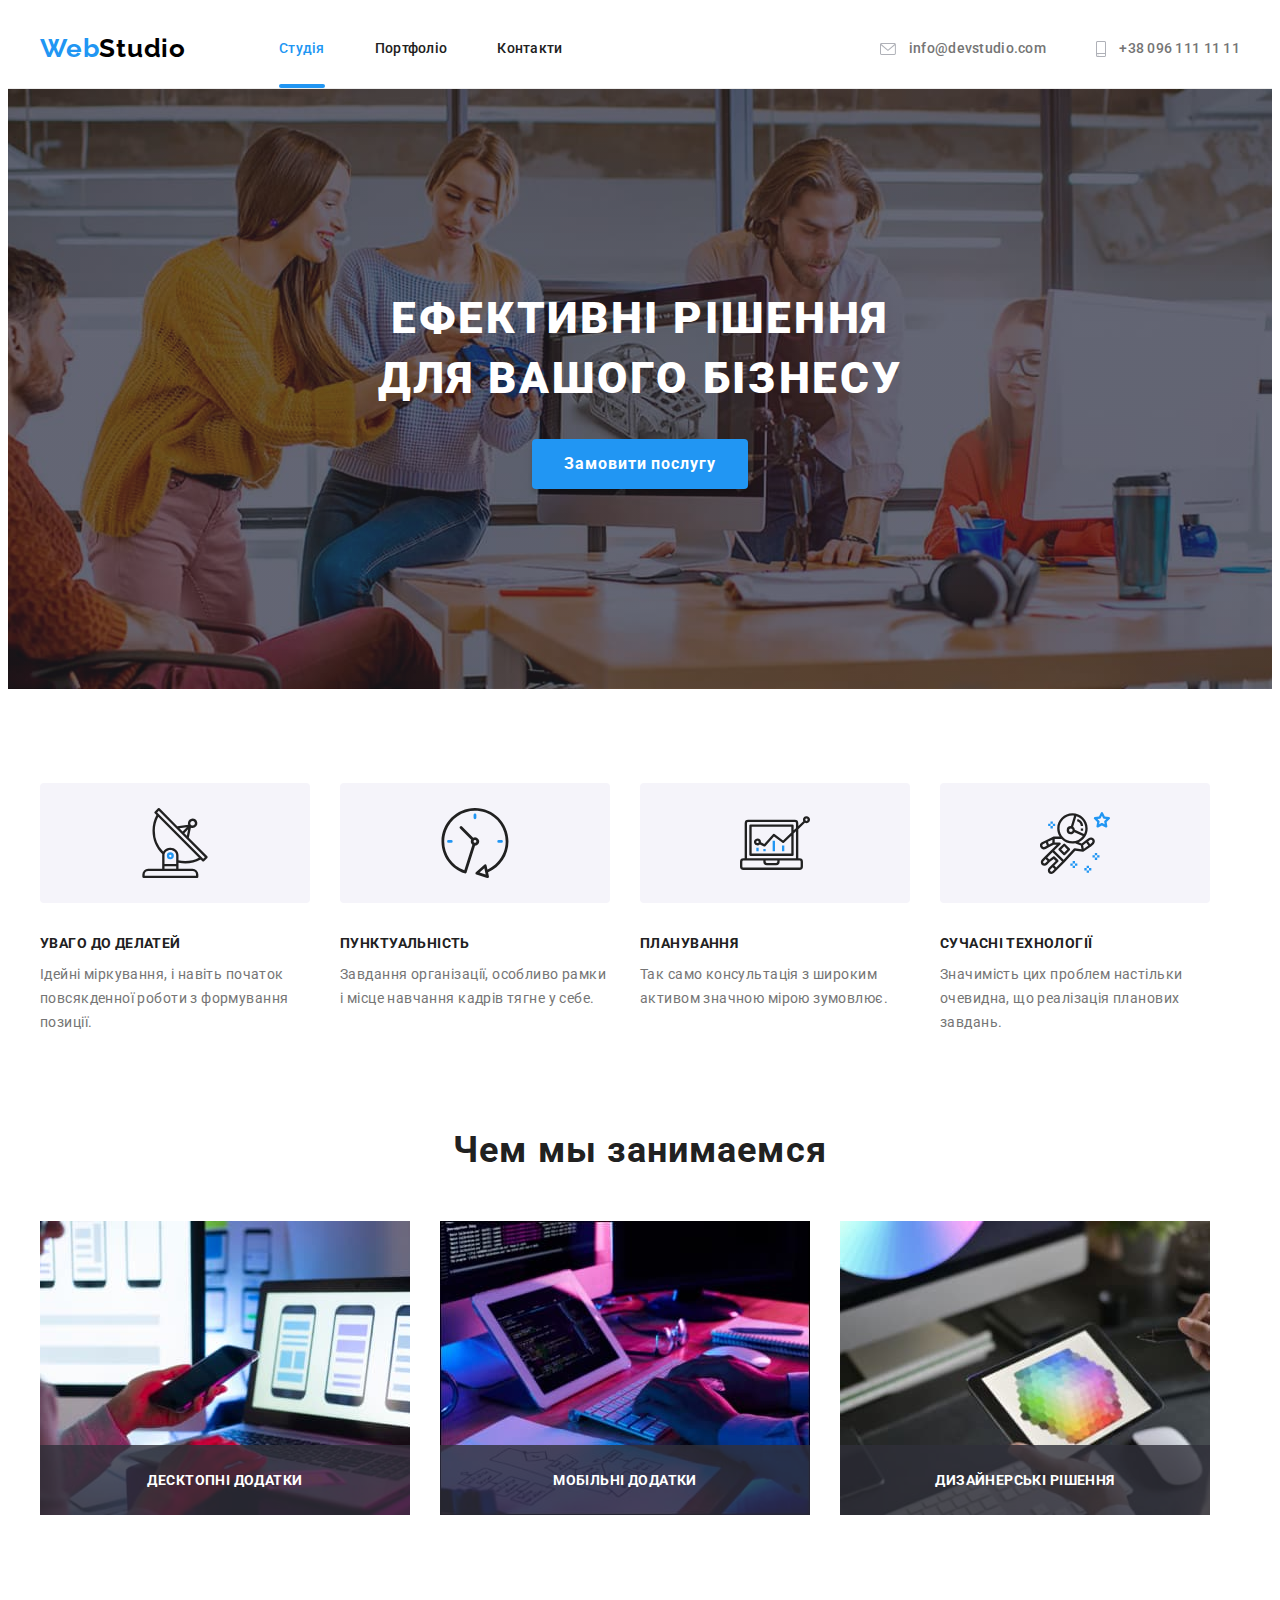
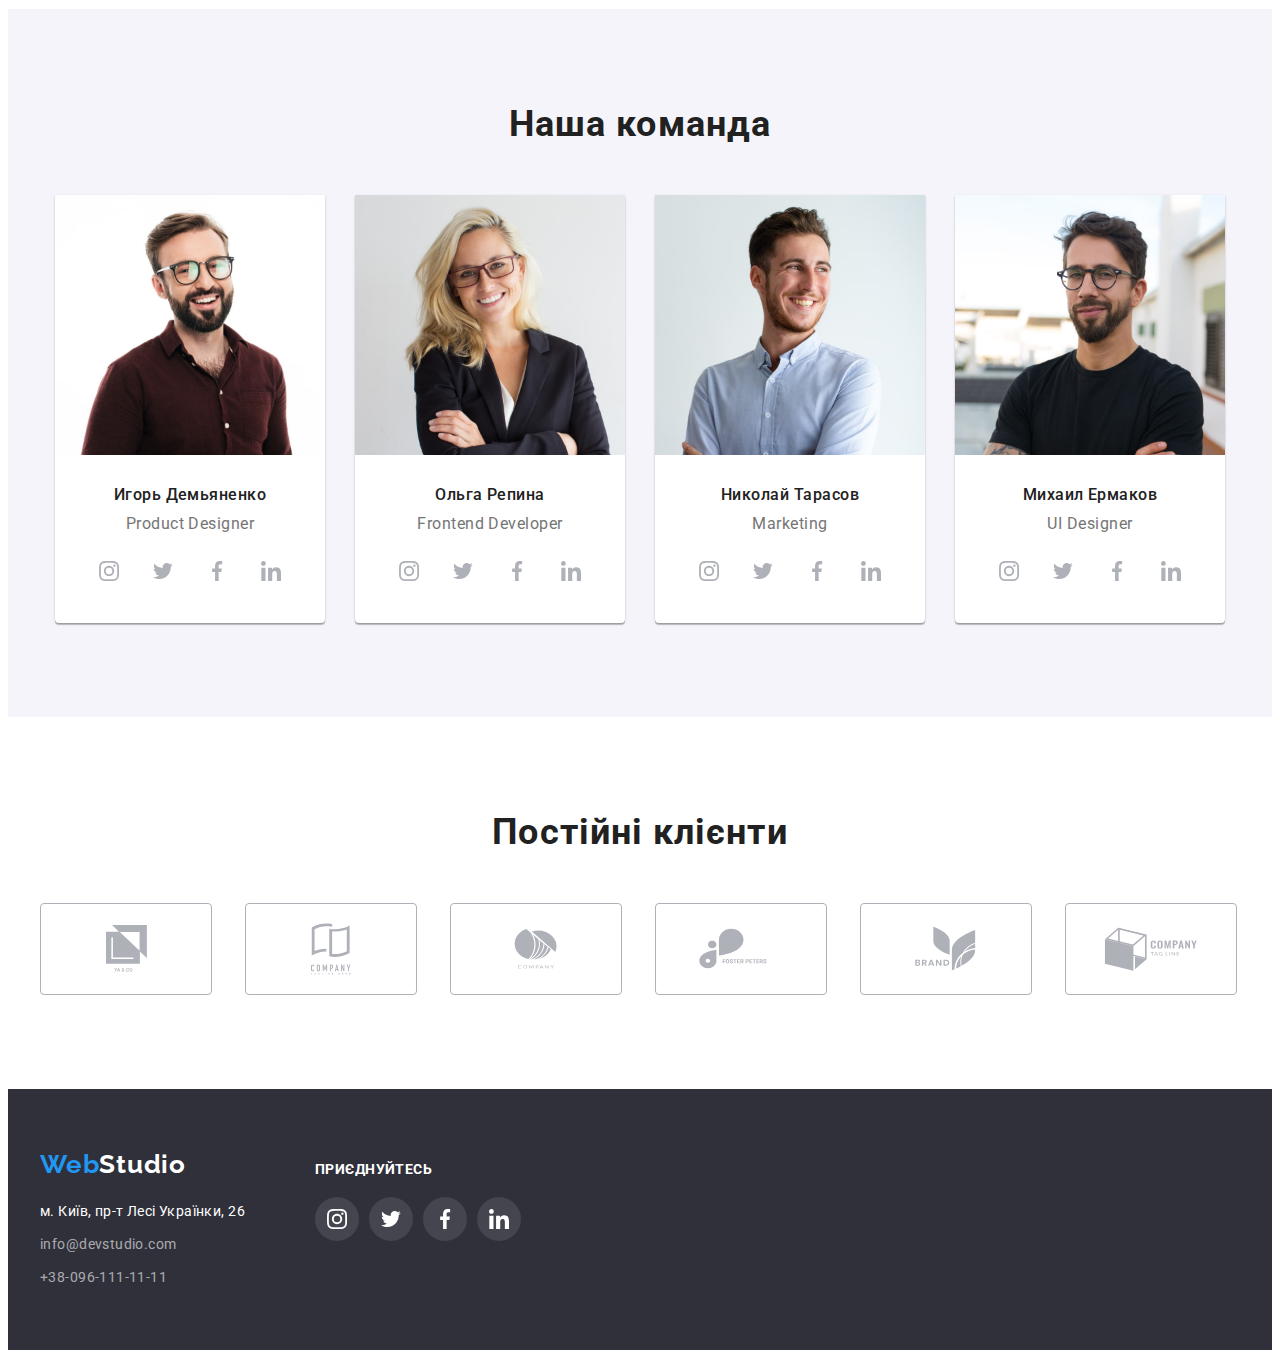
==== index.html @ d66b003a "123" ====
<!DOCTYPE html>
<html lang="ru">

<head>
    <meta charset="UTF-8">
    <meta http-equiv="X-UA-Compatible" content="IE=edge">
    <meta name="viewport" content="width=device-width, initial-scale=1.0">
    <link rel="preconnect" href="https://fonts.googleapis.com">
    <link rel="preconnect" href="https://fonts.gstatic.com" crossorigin>
    <link
        href="https://fonts.googleapis.com/css2?family=Raleway:wght@700&family=Roboto:wght@400;500;700;900&display=swap"
        rel="stylesheet">
    <link rel="stylesheet" href="https://cdnjs.cloudflare.com/ajax/libs/modern-normalize/1.1.0/modern-normalize.min.css"
        integrity="sha512-wpPYUAdjBVSE4KJnH1VR1HeZfpl1ub8YT/NKx4PuQ5NmX2tKuGu6U/JRp5y+Y8XG2tV+wKQpNHVUX03MfMFn9Q=="
        crossorigin="anonymous" referrerpolicy="no-referrer" />
    <link rel="stylesheet" href="./css/style.css">
    <title>Студия</title>
</head>

<body>
    <header class="line">
        <div class="container addres-nav">
            <nav class="main-nav">
                <a class="main-logo" href="/">
                    <span class="web-blue">Web</span><span class="logo-black">Studio</span>
                </a>
                <ul class="head-list">
                    <li class="item">
                        <a class="link current" href="index.html">Студія</a>
                    </li>
                    <li class="item">
                        <a class="link" href="portfolio.html">Портфоліо

                        </a>
                    </li>
                    <li class="item">
                        <a class="link" href="">Контакти

                        </a>
                    </li>
                </ul>
            </nav>
            <ul class="head-info">
                <li class="head-item">
                    <a class="info mail" href="mailto:info@devstudio.com">
                        <svg class="icon-mail" width="16" height="12">
                            <use href="./img/symbol-defs.svg#icon-envelope"></use>
                        </svg>
                        info@devstudio.com

                    </a>
                </li>
                <li class="head-item">
                    <a class="info tel" href="tel:+380961111111">
                        <svg class="icon-tel" width="10" height="16">
                            <use href="./img/symbol-defs.svg#icon-smartphone"></use>
                        </svg>
                        +38 096 111 11 11
                    </a>
                </li>
            </ul>
        </div>
    </header>
    <main class="main-content">
        <section class="hero">

            <div class="container">
                <h1>Ефективні рішення<br> для вашого бізнесу</h1>
                <button data-modal-open class="button" type="button">Замовити послугу</button>

                <div class="backdrop is-hidden" data-modal>
                    <div class="modal">
                        <button class="close" data-modal-close>
                            <svg class="icon-close" width="18" height="18">
                                <use href="./img/symbol-defs.svg#icon-close-black">

                                </use>
                            </svg>
                        </button>
                    </div>
                </div>
            </div>

        </section>

        <section class="solid">
            <div class="container">
                <h2 class="hide">Наши преимущества</h2>
                <ul class="about">
                    <li class="about-us">
                        <div class="thumb">
                            <svg class="icon-bfn">
                                <use href="./img/symbol-defs.svg#icon-antenna">

                                </use>
                            </svg>
                        </div>
                        <h3 class="benefits">Уваго до делатей</h3>
                        <p class="text">Ідейні міркування, і навіть
                            початок повсякденної роботи з формування позиції.
                        </p>
                    </li>
                    <li class="about-us">
                        <div class="thumb">
                            <svg class="icon-bfn">
                                <use href="./img/symbol-defs.svg#icon-clock">

                                </use>
                            </svg>
                        </div>
                        <h3 class="benefits">Пунктуальність</h3>
                        <p class="text">
                            Завдання організації, особливо рамки і
                            місце навчання кадрів тягне у себе.
                        </p>
                    </li>
                    <li class="about-us">
                        <div class="thumb">
                            <svg class="icon-bfn">
                                <use href="./img/symbol-defs.svg#icon-diagram">

                                </use>
                            </svg>
                        </div>
                        <h3 class="benefits">Планування</h3>
                        <p class="text">Так само консультація з широким
                            активом значною мірою зумовлює.
                        </p>
                    </li>
                    <li class="about-us">
                        <div class="thumb">
                            <svg class="icon-bfn">
                                <use href="./img/symbol-defs.svg#icon-astronaut">

                                </use>
                            </svg>
                        </div>
                        <h3 class="benefits">Сучасні технології</h3>
                        <p class="text">Значимість цих проблем настільки очевидна,
                            що реалізація планових завдань.
                        </p>
                    </li>
                </ul>
            </div>
        </section>


        <section class="affair">
            <div class="container">
                <h2 class="team-head">
                    Чем мы занимаемся
                </h2>
                <div class="corect">
                    <ul class="picture">
                        <li class="photo">

                            <img class="triple-picture" src="./img/box-2-min.jpg" alt="Примеры работ" width="370">
                            <div class="overlay">
                                <p class="over-text">Десктопні додатки </p>
                            </div>
                        </li>
                        <li class="photo">

                            <img class="triple-picture" src="./img/box-1-min.jpg" alt="Примеры работ" width="370">
                            <div class="overlay">
                                <p class="over-text">Мобільні додатки</p>
                            </div>
                        </li>
                        <li class="photo">

                            <img class="triple-picture" src="./img/box-3-min.jpg" alt="Примеры работ" width="370">
                            <div class="overlay">
                                <p class="over-text">Дизайнерські рішення</p>
                            </div>
                        </li>
                    </ul>
                </div>
            </div>
        </section>


        <section class="our-team">
            <div class="container guy">
                <h2 class="team-head">Наша команда</h2>
                <ul class="team">
                    <li class="info">
                        <img src="./img/first-guy.jpg" alt="Игорь Демьяненко" width="270" class="our-think">
                        <div class="team-between">
                            <h3 class="names">Игорь Демьяненко</h3>
                            <p class="post">Product Designer</p>
                            <div class="just-cont">
                                <ul class="icon-flex-mess">
                                    <li class="icon-team">
                                        <a href="" class="icon-mess">
                                            <svg class="icon-item" width="20" height="20">
                                                <use href="./img/symbol-defs.svg#icon-instagram"></use>
                                            </svg>

                                        </a>
                                    </li>
                                    <li class="icon-team">
                                        <a href="" class="icon-mess">
                                            <svg class="icon-item" width="20" height="20">
                                                <use href="./img/symbol-defs.svg#icon-twitter"></use>
                                            </svg>
                                        </a>
                                    </li>
                                    <li class="icon-team">
                                        <a href="" class="icon-mess">
                                            <svg class="icon-item" width="20" height="20">
                                                <use href="./img/symbol-defs.svg#icon-facebook"></use>
                                            </svg>
                                        </a>
                                    </li>
                                    <li class="icon-team">
                                        <a href="" class="icon-mess">
                                            <svg class="icon-item" width="20" height="20">
                                                <use href="./img/symbol-defs.svg#icon-linkedin"></use>
                                            </svg>
                                        </a>
                                    </li>
                                </ul>
                            </div>
                        </div>
                    </li>
                    <li class="info">
                        <img src="./img/girl.jpg" alt="Ольга Репина" width="270" class="our-think">
                        <div class="team-between">
                            <h3 class="names">Ольга Репина</h3>
                            <p class="post">Frontend Developer</p>
                            <div class="just-cont">
                                <ul class="icon-flex-mess">
                                    <li class="icon-team">
                                        <a href="" class="icon-mess">
                                            <svg class="icon-item" width="20" height="20">
                                                <use href="./img/symbol-defs.svg#icon-instagram"></use>
                                            </svg>
                                        </a>
                                    </li>
                                    <li class="icon-team">
                                        <a href="" class="icon-mess">
                                            <svg class="icon-item" width="20" height="20">
                                                <use href="./img/symbol-defs.svg#icon-twitter"></use>
                                            </svg>
                                        </a>
                                    </li>
                                    <li class="icon-team">
                                        <a href="" class="icon-mess">
                                            <svg class="icon-item" width="20" height="20">
                                                <use href="./img/symbol-defs.svg#icon-facebook"></use>
                                            </svg>
                                        </a>
                                    </li>
                                    <li class="icon-team">
                                        <a href="" class="icon-mess">
                                            <svg class="icon-item" width="20" height="20">
                                                <use href="./img/symbol-defs.svg#icon-linkedin"></use>
                                            </svg>
                                        </a>
                                    </li>
                                </ul>
                            </div>
                        </div>
                    </li>
                    <li class="info">
                        <img src="./img/second-guy.jpg" alt="Николай Тарасов" width="270" class="our-think">
                        <div class="team-between">
                            <h3 class="names">Николай Тарасов</h3>
                            <p class="post">Marketing</p>
                            <div class="just-cont">
                                <ul class="icon-flex-mess">
                                    <li class="icon-team">
                                        <a href="" class="icon-mess">
                                            <svg class="icon-item" width="20" height="20">
                                                <use href="./img/symbol-defs.svg#icon-instagram"></use>
                                            </svg>
                                        </a>
                                    </li>
                                    <li class="icon-team">
                                        <a href="" class="icon-mess">
                                            <svg class="icon-item" width="20" height="20">
                                                <use href="./img/symbol-defs.svg#icon-twitter"></use>
                                            </svg>
                                        </a>
                                    </li>
                                    <li class="icon-team">
                                        <a href="" class="icon-mess">
                                            <svg class="icon-item" width="20" height="20">
                                                <use href="./img/symbol-defs.svg#icon-facebook"></use>
                                            </svg>
                                        </a>
                                    </li>
                                    <li class="icon-team">
                                        <a href="" class="icon-mess">
                                            <svg class="icon-item" width="20" height="20">
                                                <use href="./img/symbol-defs.svg#icon-linkedin"></use>
                                            </svg>
                                        </a>
                                    </li>
                                </ul>
                            </div>
                        </div>
                    </li>
                    <li class="info">
                        <img src="./img/third-guy.jpg" alt="Михаил Ермаков" width="270" class="our-think">
                        <div class="team-between">
                            <h3 class="names">Михаил Ермаков</h3>
                            <p class="post">UI Designer</p>
                            <div class="just-cont">
                                <ul class="icon-flex-mess">
                                    <li class="icon-team">
                                        <a href="" class="icon-mess">
                                            <svg class="icon-item" width="20" height="20">
                                                <use href="./img/symbol-defs.svg#icon-instagram"></use>
                                            </svg>
                                        </a>
                                    </li>
                                    <li class="icon-team">
                                        <a href="" class="icon-mess">
                                            <svg class="icon-item" width="20" height="20">
                                                <use href="./img/symbol-defs.svg#icon-twitter"></use>
                                            </svg>
                                        </a>
                                    </li>
                                    <li class="icon-team">
                                        <a href="" class="icon-mess">
                                            <svg class="icon-item" width="20" height="20">
                                                <use href="./img/symbol-defs.svg#icon-facebook"></use>
                                            </svg>
                                        </a>
                                    </li>
                                    <li class="icon-team">
                                        <a href="" class="icon-mess">
                                            <svg class="icon-item" width="20" height="20">
                                                <use href="./img/symbol-defs.svg#icon-linkedin"></use>
                                            </svg>
                                        </a>
                                    </li>
                                </ul>
                            </div>
                        </div>
                    </li>
                </ul>
            </div>
        </section>
        <section class="our-clients">
            <div class="container">
                <h2 class="clients">Постійні клієнти</h2>
                <ul class="icon-flex">

                    <li class="icon-area">
                        <a href="" class="icon-link">
                            <svg class="icon-company" width="41" height="47">
                                <use href="./img/symbol-defs.svg#icon-group"></use>
                            </svg>
                        </a>
                    </li>
                    <li class="icon-area">
                        <a href="" class="icon-link">
                            <svg class="icon-company" width="40" height="52">
                                <use href="./img/symbol-defs.svg#icon-tagline"></use>
                            </svg>
                        </a>
                    </li>
                    <li class="icon-area">
                        <a href="" class="icon-link">
                            <svg class="icon-company" width="43" height="41">
                                <use href="./img/symbol-defs.svg#icon-company"></use>
                            </svg>
                        </a>
                    </li>
                    <li class="icon-area">
                        <a href="" class="icon-link">
                            <svg class="icon-company" width="84" height="41">
                                <use href="./img/symbol-defs.svg#icon-foster-peters"></use>
                            </svg>
                        </a>
                    </li>
                    <li class="icon-area">
                        <a href="" class="icon-link">
                            <svg class="icon-company" width="63" height="45">
                                <use href="./img/symbol-defs.svg#icon-brand"></use>
                            </svg>
                        </a>
                    </li>
                    <li class="icon-area">
                        <a href="" class="icon-link">
                            <svg class="icon-company" width="94" height="44">
                                <use href="./img/symbol-defs.svg#icon-tag-line"></use>
                            </svg>
                        </a>
                    </li>
                </ul>
            </div>
        </section>
    </main>
    <footer class="footer">
        <div class="container">
            <div class="footering">
                <div class="footer-corect">
                    <a class="main-logo" href="/">
                        <span class="web-blue">Web</span><span class="logo-white">Studio</span>
                    </a>
                    <address class="foot">
                        <p class="street">м. Київ, пр-т Лесі Українки, 26</p>
                        <ul>
                            <li class="foot-link"><a class="foot-info"
                                    href="mailto:info@devstudio.com">info@devstudio.com</a></li>
                            <li class="foot-link"><a class="foot-info" href="tel:+380961111111">+38-096-111-11-11</a>
                            </li>
                        </ul>
                    </address>
                </div>
                <div class="connect">
                    <h2 class="foot-h">приєднуйтесь</h2>
                    <ul class="icon-list">

                        <li class="icon-foot-between">
                            <a href="" class="icon-foot">
                                <svg class="icon-think" width="20" height="20">
                                    <use href="./img/symbol-defs.svg#icon-instagram"></use>
                                </svg>
                            </a>
                        </li>
                        <li class="icon-foot-between">
                            <a href="" class="icon-foot">
                                <svg class="icon-think" width="20" height="20">
                                    <use href="./img/symbol-defs.svg#icon-twitter"></use>
                                </svg>
                            </a>
                        </li>
                        <li class="icon-foot-between">
                            <a href="" class="icon-foot">
                                <svg class="icon-think" width="20" height="20">
                                    <use href="./img/symbol-defs.svg#icon-facebook"></use>
                                </svg>
                            </a>
                        </li>
                        <li class="icon-foot-between">
                            <a href="" class="icon-foot">
                                <svg class="icon-think" width="20" height="20">
                                    <use href="./img/symbol-defs.svg#icon-linkedin"></use>
                                </svg>
                            </a>
                        </li>
                    </ul>
                </div>
            </div>
        </div>
    </footer>
    <script src="./js/modal.js"></script>
</body>

</html>
---- css/style.css ----
body {
  color: var(--main-color-text);
  font-family: "Roboto", sans-serif;
}
:root {
  --logo-color-black: rgba(0, 0, 0, 1);
  --main-color-black: rgba(33, 33, 33, 1);
  --main-color-blue: rgba(33, 150, 243, 1);
  --main-color-white: rgba(255, 255, 255, 1);
  --main-color-text: rgba(117, 117, 117, 1);
  --hero-color: rgba(47, 48, 58, 1);
  --button-color-port: rgba(245, 244, 250, 1);
  --main-color-icon: rgba(175, 177, 184, 1);
}

ul {
  list-style: none;
  padding: 0;
  margin: 0;
}
h1,
h2,
h3,
h4,
h5,
h6 {
  margin: 0;
}
p {
  margin: 0;
}
.line {
  border-bottom: 1px solid #ececec;
  z-index: 1;
}

.container {
  width: 1200px;
  padding: 0px 15px;
  margin: 0 auto;
}

.addres-nav {
  display: flex;
  align-items: center;
}

.main-nav {
  display: flex;
  align-items: center;
}

.head-list {
  display: flex;
  margin-left: 93px;
}

.main-logo {
  text-decoration: none;
  font-family: "Raleway";
  font-weight: 700;
  font-size: 26px;
  line-height: 1.19;
  letter-spacing: 0.03em;
}
.web-blue {
  color: var(--main-color-blue);
}
.logo-black {
  color: var(--logo-color-black);
}

.head-list .link {
  display: block;

  padding: 30px 0;
  margin: 0;

  text-decoration: none;
  color: var(--main-color-black);
  font-weight: 500;
  font-size: 14px;
  line-height: 1.43;
  letter-spacing: 0.02em;

  transition: color 250ms cubic-bezier(0.4, 0, 0.2, 1);
}

.head-list .link.current {
  color: var(--main-color-blue);
  position: relative;
}

.link.current::after {
  content: "";
  position: absolute;
  left: 0;
  bottom: 0;
  display: block;
  width: 100%;
  height: 4px;

  border-radius: 2px;
  background-color: var(--main-color-blue);
}

.head-list .link:hover,
.head-list .link:focus {
  color: var(--main-color-blue);
}

.head-list .item + .item {
  margin-left: 50px;
}

.head-info .head-item:not(:first-child) {
  margin-left: 50px;
}
.head-info {
  display: flex;
  margin-left: auto;
}
.head-info .mail,
.head-info .tel {
  font-family: "Roboto";
  font-weight: 500;
  font-size: 14px;
  line-height: 1.43;
  letter-spacing: 0.02em;
  transition: color 250ms cubic-bezier(0.4, 0, 0.2, 1);
}
.icon-mail,
.icon-tel {
  vertical-align: middle;
  fill: var(--main-color-icon);
  transition: fill 250ms cubic-bezier(0.4, 0, 0.2, 1);
  margin-right: 10px;
}
.info.mail:hover .icon-mail,
.info.mail:focus .icon-mail,
.info.tel:hover .icon-tel,
.info.tel:focus .icon-tel,
.info.mail:hover,
.info.mail:focus,
.info.tel:hover,
.info.tel:focus {
  color: var(--main-color-blue);
  fill: var(--main-color-blue);
}
.head-item:focus .icon-tel,
.head-item:focus .icon-mail {
  fill: var(--main-color-blue);
}

.info {
  /* изза сслыки не наследует цвет из "body" */
  text-decoration: none;

  color: var(--main-color-text);
  background-color: var(--main-color-white);
}
.hero {
  max-width: 1600px;
  max-height: 600px;
  margin-left: auto;
  margin-right: auto;

  background-image: linear-gradient(
      to right,
      rgba(47, 48, 58, 0.4),
      rgba(47, 48, 58, 0.4)
    ),
    url(../img/team.jpg);

  background-size: cover;
  background-position: center;
  background-color: var(--hero-color);
  padding: 200px 0;

  z-index: 1;
}
.hero h1 {
  color: var(--main-color-white);

  font-weight: 900;
  font-size: 44px;
  line-height: 1.36;
  /* or 136% */
  text-align: center;
  letter-spacing: 0.06em;
  text-transform: uppercase;
}
.hero .button {
  border-color: transparent;
  display: block;
  padding: 0;
  height: 50px;
  width: 216px;
  margin-right: auto;
  margin-left: auto;
  margin-top: 30px;

  color: var(--main-color-white);
  background-color: var(--main-color-blue);

  box-shadow: 0px 4px 4px rgba(0, 0, 0, 0.15);
  border-radius: 4px;
  font-family: inherit;
  font-weight: 700;
  font-size: 16px;
  line-height: 1.88;
  /* identical to box height, or 188% */
  text-align: center;
  letter-spacing: 0.06em;

  transition: background-color 250ms cubic-bezier(0.4, 0, 0.2, 1);
}

.backdrop {
  position: fixed;
  z-index: 2;
  top: 0;
  left: 0;
  width: 100%;
  height: 100%;

  background-color: rgba(0, 0, 0, 0.2);

  opacity: 1;
  transition: opacity 250ms cubic-bezier(0.4, 0, 0.2, 1);
}

.backdrop.is-hidden {
  opacity: 0;
  pointer-events: none;
}

.backdrop.is-hidden .modal {
  transform: scale(0.9);

  transform: translate(-50%, -50%);
}

.modal {
  position: absolute;
  top: 50%;
  left: 50%;

  min-width: 530px;
  min-height: 580px;

  background-color: var(--main-color-white);
  background: #ffffff;
  box-shadow: 0px 1px 3px rgba(0, 0, 0, 0.12), 0px 1px 1px rgba(0, 0, 0, 0.14),
    0px 2px 1px rgba(0, 0, 0, 0.2);
  border-radius: 4px;

  transform: translate(-50%, -50%) scale(1);
  transition: transform 250ms cubic-bezier(0.4, 0, 0.2, 1);
}

.close {
  display: flex;
  justify-content: center;
  align-items: center;
  position: absolute;
  top: 0;
  right: 0;
  padding: 0;
  margin-top: 8px;
  margin-right: 8px;
  width: 30px;
  height: 30px;
  border-radius: 50%;

  cursor: pointer;
  background: #ffffff;
  border: 1px solid rgba(0, 0, 0, 0.1);
}

.button:focus {
  color: var(--main-color-white);
  background-color: var(--hero-color);;
}
.button:hover {
  cursor: pointer;
}

.hide {
  display: none;
}

.about {
  display: flex;
}

.about .about-us + .about-us {
  margin-left: 30px;
}
.about-us {
  max-width: 270px;
}
.thumb {
  display: flex;
  align-items: center;
  justify-content: center;

  height: 120px;
  margin-bottom: 30px;

  background: #f5f4fa;
  border-radius: 4px;
}

.icon-bfn {
  width: 70px;
  height: 70px;
}

.solid {
  padding-top: 94px;
}
.benefits {
  color: var(--main-color-black);
  font-weight: 700;
  font-size: 14px;
  line-height: 1.43;
  letter-spacing: 0.03em;
  text-transform: uppercase;
}
.text {
  margin-top: 10px;
  font-size: 14px;
  line-height: 1.71;
  letter-spacing: 0.03em;
}

.affair {
  padding-top: 94px;
  padding-bottom: 94px;
}

.corect {
  margin-top: 50px;
}

.picture {
  display: flex;
  z-index: -1;
}
.picture .photo + .photo {
  margin-left: 30px;
}

.triple-picture {
  display: block;
}

.photo {
  position: relative;
  z-index: 1;
}

.overlay {
  position: absolute;
  z-index: 1;
  left: 0;
  bottom: 0;

  width: 100%;
  height: 70px;

  background: rgba(47, 48, 58, 0.8);
}
.over-text {
  padding: 27px 0;

  font-weight: 700;
  font-size: 14px;
  line-height: 16px;
  text-align: center;
  letter-spacing: 0.03em;
  text-transform: uppercase;

  color: var(--main-color-white);
  opacity: 1;
}
.our-team {
  padding: 94px 0;
  background-color: var(--button-color-port);
}
.team-head {
  color: var(--main-color-black);

  font-weight: 700;
  font-size: 36px;
  line-height: 1.17;
  text-align: center;
  letter-spacing: 0.03em;
}
.team {
  display: flex;
  margin-top: 50px;
  justify-content: center;
}
.team .info + .info {
  margin-left: 30px;
}

.our-think {
  display: block;
}

.our-team .names {
  color: var(--main-color-black);
  font-weight: 500;
  font-size: 16px;
  line-height: 1.19;
  text-align: center;
  /* identical to box height */
  letter-spacing: 0.03em;
}
.our-team .post {
  font-size: 16px;
  line-height: 1.19;
  text-align: center;
  /* identical to box height */
  letter-spacing: 0.03em;
}
.our-team .info {
  box-shadow: 0px 1px 3px rgba(0, 0, 0, 0.12), 0px 1px 1px rgba(0, 0, 0, 0.14),
    0px 2px 1px rgba(0, 0, 0, 0.2);
  border-radius: 0px 0px 4px 4px;
}

.names {
  margin-bottom: 10px;
}

.team-between {
  padding: 30px 0;
}
.icon-flex-mess {
  margin-top: 16px;
  display: flex;
}
.just-cont {
  width: 206px;
  margin-left: auto;
  margin-right: auto;
}
.icon-team {
  display: flex;
  align-items: center;
  justify-content: center;
}
.icon-flex-mess .icon-team + .icon-team {
  margin-left: 10px;
}
.icon-mess {
  display: flex;
  align-items: center;
  justify-content: center;

  width: 44px;
  height: 44px;

  border-radius: 50%;
  transition: background-color 250ms cubic-bezier(0.4, 0, 0.2, 1);
}

.icon-item {
  fill: var(--main-color-icon);
  transition: fill 250ms cubic-bezier(0.4, 0, 0.2, 1);
}

.icon-mess:hover,
.icon-mess:focus {
  background-color: var(--main-color-blue);
}
.icon-mess:hover .icon-item,
.icon-mess:focus .icon-item {
  fill: var(--main-color-white);
}
.midle {
  padding-top: 94px;
  padding-bottom: 94px;
}

.our-clients {
  padding: 94px 0;
}

.clients {
  margin-bottom: 50px;

  color: var(--main-color-black);
  font-weight: 700;
  font-size: 36px;
  line-height: 42px;
  text-align: center;
  letter-spacing: 0.03em;
}

.icon-flex {
  display: flex;
}

.icon-flex .icon-area + .icon-area {
  margin-left: 30px;
}

.icon-area {
  display: flex;
  width: calc((100% - 150px) / 6);
  height: 92px;
}
.icon-company {
  fill: var(--main-color-icon);
  transition: fill 250ms cubic-bezier(0.4, 0, 0.2, 1);
}

.icon-link:hover .icon-company,
.icon-link:focus .icon-company {
  fill: var(--main-color-blue);
}
.icon-link:hover,
.icon-link:focus {
  border: 1px solid var(--main-color-blue);
}

.icon-link {
  width: 170px;
  display: flex;
  align-items: center;
  justify-content: center;

  border: 1px solid #afb1b8;
  border-radius: 4px;
  transition: border 250ms cubic-bezier(0.4, 0, 0.2, 1);
}

.button-port {
  display: flex;
  justify-content: center;
}
.button-port .btn:not(:first-child) {
  margin-left: 8px;
}

.button-port button {
  height: 38px;
  border-radius: 4px;
  border: 0;

  background-color: var(--button-color-port);

  font-family: inherit;
  font-weight: 500;
  font-size: 16px;
  line-height: 1.62;
  text-align: center;
  letter-spacing: 0.03em;

  transition: color 250ms cubic-bezier(0.4, 0, 0.2, 1);
  transition: box-shadow 250ms cubic-bezier(0.4, 0, 0.2, 1);
}

.button-port button:hover,
.button-port button:focus {
  background-color: var(--main-color-blue);
  transition: background-color 250ms cubic-bezier(0.4, 0, 0.2, 1);
  color: var(--main-color-white);
  box-shadow: 0px 3px 1px rgba(0, 0, 0, 0.1), 0px 1px 2px rgba(0, 0, 0, 0.08),
    0px 2px 2px rgba(0, 0, 0, 0.12);
  border-radius: 4px;
  cursor: pointer;
}
.first {
  width: 73px;
}
.sec {
  width: 125px;
}
.thirh {
  width: 112px;
}
.fourth {
  width: 103px;
}
.fifth {
  width: 130px;
}

.pick {
  display: flex;
  flex-wrap: wrap;

  margin-top: 50px;
}

.pick .between-photo {
  width: calc((100% - 60px) / 3);
  margin-right: 30px;
  margin-bottom: 30px;
  border: 1px solid #eeeeee;

  transition: box-shadow 250ms cubic-bezier(0.4, 0, 0.2, 1);
}

.pick .between-photo:nth-child(3n) {
  margin-right: 0px;
}

.pick .between-photo:nth-last-child(-n + 3) {
  margin-bottom: 0px;
}

.img-shadow {
  display: block;
  position: relative;
  overflow: hidden;
}

.animation {
  position: relative;
  overflow: hidden;
}

.overlay-photo {
  position: absolute;
  width: 100%;
  height: 100%;
  left: 0;
  bottom: 0;
  background-color: rgba(33, 150, 243, 0.9);
  transform: translateY(101%);
  transition: transform 250ms cubic-bezier(0.4, 0, 0.2, 1);
}

.mama:hover .overlay-photo,  
.mama:focus .overlay-photo {
  transform: translateY(0);
}

.overlay-photo-text {
  padding: 63px 24px;
  text-align: start;

  font-size: 18px;
  line-height: 1.56;
  /* or 156% */

  letter-spacing: 0.03em;

  color: #ffffff;
}

.menu-cont {
  padding: 20px 24px;
  overflow: hidden;
}

.pick a {
  text-decoration: none;
}
.pick .photo-name {
  color: var(--main-color-black);
  font-weight: 700;
  font-size: 18px;
  line-height: 2;
  letter-spacing: 0.06em;
}
.pick .text-name {
  padding-top: 4px;

  color: var(--main-color-text);

  font-size: 16px;
  line-height: 1.9;
  letter-spacing: 0.03em;
}

.between-photo:hover,
.between-photo:focus {
  box-shadow: 0px 1px 3px rgba(0, 0, 0, 0.12), 0px 1px 1px rgba(0, 0, 0, 0.14),
    0px 2px 1px rgba(0, 0, 0, 0.2);
}

.footer-port {
  margin-top: 94px;
}

.footer {
  padding: 60px 0;

  background-color: var(--hero-color);
}

.logo-white {
  color: var(--main-color-white);
}
.footer-link {
  text-decoration: none;
}
.foot {
  font-style: normal;
  margin-right: 70px;
}
.street {
  margin-top: 20px;

  color: var(--main-color-white);

  font-size: 14px;
  line-height: 1.71;
  letter-spacing: 0.03em;
}

.foot-link {
  margin-top: 9px;
}

.foot-info {
  text-decoration: none;
  font-size: 14px;
  line-height: 1.71;
  letter-spacing: 0.03em;

  color: rgba(255, 255, 255, 0.6);
  transition: color 250ms cubic-bezier(0.4, 0, 0.2, 1);
}
.foot-info:focus,
.foot-info:hover {
  color: var(--main-color-blue);
}

.footering {
  display: flex;
}

.connect {
  display: flex;
  flex-direction: column;

  padding-top: 12px;
  padding-bottom: 40px;
}

.foot-h {
  font-weight: 700;
  font-size: 14px;
  line-height: 16px;
  letter-spacing: 0.03em;
  text-transform: uppercase;

  color: var(--main-color-white);
}
.icon-list {
  margin-top: 20px;
  display: flex;
}
.icon-list .icon-foot-between + .icon-foot-between {
  margin-left: 10px;
}
.icon-foot {
  display: flex;
  align-items: center;
  justify-content: center;

  width: 44px;
  height: 44px;
  border-radius: 50%;

  background-color: rgb(69, 69, 79);
  transition: background-color 250ms cubic-bezier(0.4, 0, 0.2, 1);
}

.icon-foot:hover,
.icon-foot:focus {
  background-color: var(--main-color-blue);
}

.icon-think {
  fill: var(--main-color-white);
}
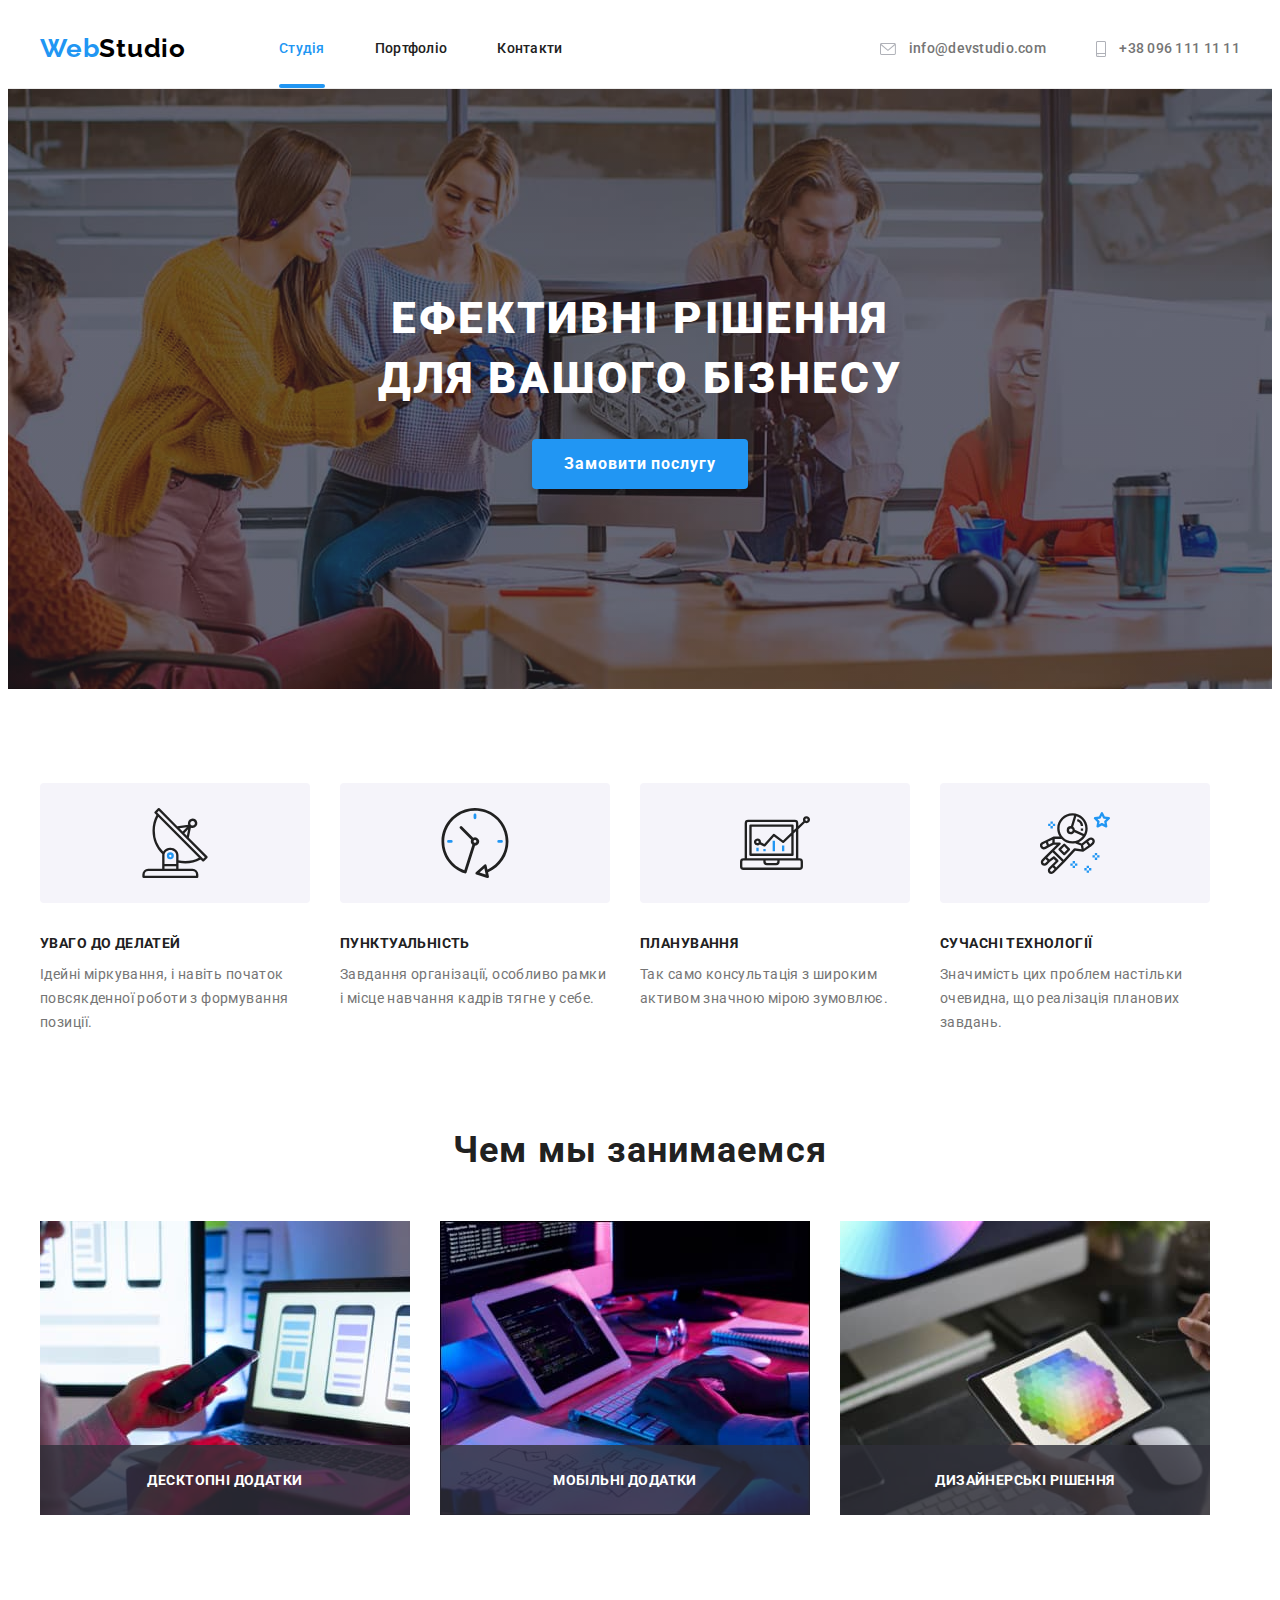
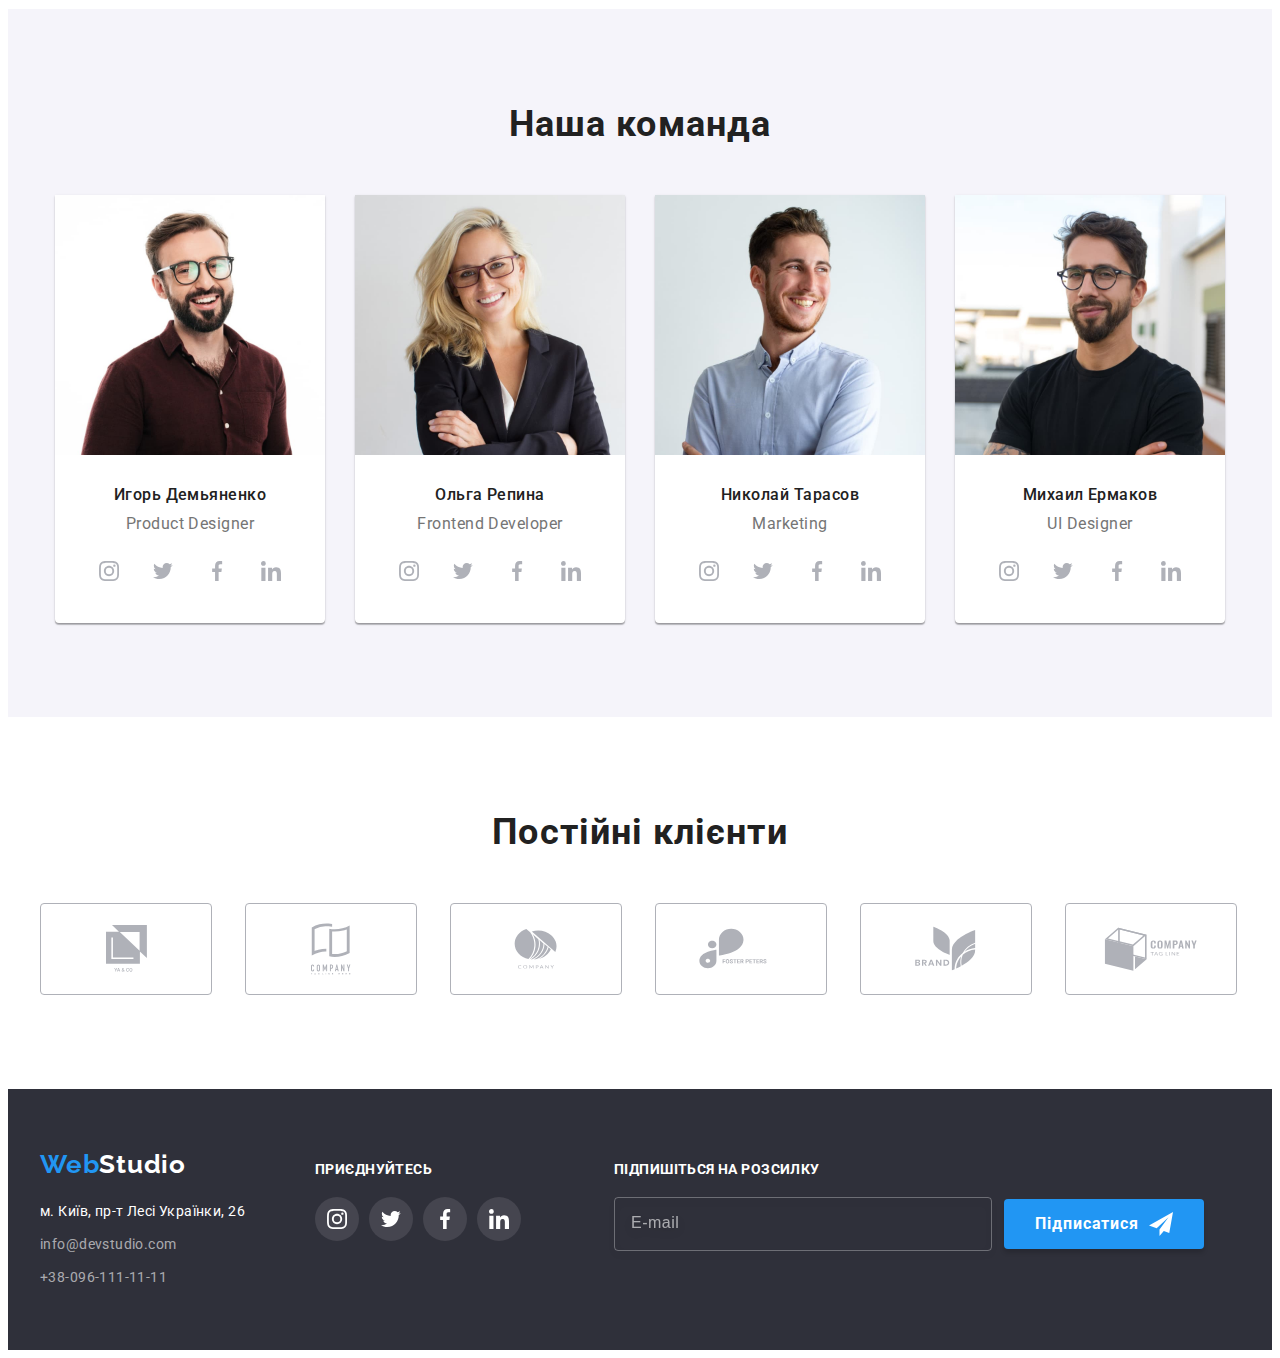
==== commit da41a5f6: "123" ====
--- a/index.html
+++ b/index.html
@@ -72,11 +72,56 @@
                     <div class="modal">
                         <button class="close" data-modal-close>
                             <svg class="icon-close" width="18" height="18">
-                                <use href="./img/symbol-defs.svg#icon-close-black">
-
-                                </use>
+                                <use href="./img/symbol-defs.svg#icon-close-black"></use>
                             </svg>
                         </button>
+                        <b class="form-head">Залиште свої дані, ми вам передзвонимо</b>
+
+                        <form>
+                            <div class="own-form">
+                                <div class="form-as">
+                                    <label class="form-label" for="name">
+                                        Ім'я
+                                    </label>
+                                    <input type="text" class="form-input" name="name" id="name">
+                                    <svg class="form-icon" width="18" height="18">
+                                        <use href="./img/symbol-defs.svg#icon-person-black"></use>
+                                    </svg>
+                                </div>
+                                <div class="form-as">
+                                    <label class="form-label" for="num">
+                                        Телефон
+                                    </label>
+                                    <input type="tel" class="form-input" name="num" id="num">
+                                    <svg class="form-icon" width="18" height="18">
+                                        <use href="./img/symbol-defs.svg#icon-phone-black"></use>
+                                    </svg>
+                                </div>
+                                <div class="form-as">
+                                    <label class="form-label" for="mail">
+                                        Пошта
+                                    </label>
+                                    <input type="email" class="form-input" name="mail" id="mail">
+                                    <svg class="form-icon" width="18" height="18">
+                                        <use href="./img/symbol-defs.svg#icon-email-black"></use>
+                                    </svg>
+                                </div>
+
+                                <div class="form-as">
+                                    <label class="form-label" for="com">
+                                        Коментар
+                                    </label>
+                                    <textarea class="form-input area" name="entertext" rows="5"
+                                        placeholder="Введіть текст" id="com"></textarea>
+                                </div>
+                                <div class="form-box">
+                                    <label for="checkbox">Погоджуюся з розсилкою та приймаю <a class="form-link"
+                                            href="">Умови договору</a></label>
+                                    <input type="checkbox" class="form-box" name="pick" id="checkbox">
+                                </div>
+                            </div>
+                        </form>
+
                     </div>
                 </div>
             </div>
@@ -445,6 +490,22 @@
                         </li>
                     </ul>
                 </div>
+                <div class="subscribe">
+                    <b class="bold">Підпишіться на розсилку</b>
+                    <form>
+                        <div class="foot-helper">
+                            <label class="mail-area">
+                                <input type="email" placeholder="E-mail">
+                            </label>
+                            <button type="submit" class="title">
+                                Підписатися
+                                <svg class="icon-label" width="24" height="24">
+                                    <use href="./img/symbol-defs.svg#icon-telegram"></use>
+                                </svg>
+                            </button>
+                        </div>
+                    </form>
+                </div>
             </div>
         </div>
     </footer>
--- a/css/style.css
+++ b/css/style.css
@@ -190,7 +190,7 @@
   letter-spacing: 0.06em;
   text-transform: uppercase;
 }
-.hero .button {
+.button {
   border-color: transparent;
   display: block;
   padding: 0;
@@ -245,6 +245,7 @@
   position: absolute;
   top: 50%;
   left: 50%;
+  padding: 75px 40px 164px 40px;
 
   min-width: 530px;
   min-height: 580px;
@@ -278,9 +279,82 @@
   border: 1px solid rgba(0, 0, 0, 0.1);
 }
 
+.form-head {
+  display: flex;
+  justify-content: center;
+  margin-bottom: 12px;
+
+  font-weight: 700;
+  font-size: 20px;
+  line-height: 23px;
+  text-align: center;
+  letter-spacing: 0.03em;
+
+  color: var(--main-color-black);
+}
+
+.own-form {
+  display: flex;
+  flex-direction: column;
+  gap: 10px;
+}
+
+.form-as {
+  position: relative;
+  display: flex;
+  flex-direction: column;
+}
+
+.form-label {
+  margin-bottom: 4px;
+
+  font-size: 12px;
+  line-height: 14px;
+  /* identical to box height */
+
+  letter-spacing: 0.01em;
+
+  color: #757575;
+}
+
+.form-input {
+  padding: 11px 12px 11px 30px;
+  border: 1px solid rgba(33, 33, 33, 0.2);
+  border-radius: 4px;
+}
+
+.form-input.area {
+  resize: none;
+  padding: 12px 16px;
+}
+
+.form-box{
+  display: flex;
+  flex-direction: row-reverse;
+  align-items: center;
+  margin-top: 20px;
+}
+
+.form-link{
+  color: var(--main-color-blue);
+}
+
+
+
+.form-icon{
+  display: flex;
+  align-items: center;
+  position: absolute;
+  left: 12px;
+  bottom: 50%;
+  transform: translateY(100%);
+  
+}
+
+
 .button:focus {
   color: var(--main-color-white);
-  background-color: var(--hero-color);;
+  background-color: var(--hero-color);
 }
 .button:hover {
   cursor: pointer;
@@ -638,7 +712,7 @@
   transition: transform 250ms cubic-bezier(0.4, 0, 0.2, 1);
 }
 
-.mama:hover .overlay-photo,  
+.mama:hover .overlay-photo,
 .mama:focus .overlay-photo {
   transform: translateY(0);
 }
@@ -784,3 +858,78 @@
 .icon-think {
   fill: var(--main-color-white);
 }
+
+.subscribe {
+  display: flex;
+  flex-direction: column;
+  margin-left: 93px;
+  padding-top: 12px;
+}
+.bold {
+  margin-bottom: 20px;
+
+  font-style: normal;
+  font-weight: 700;
+  font-size: 14px;
+  line-height: 16px;
+  letter-spacing: 0.03em;
+  text-transform: uppercase;
+
+  color: #ffffff;
+}
+
+.mail-area input {
+  width: 358px;
+  height: 50px;
+  background-color: transparent;
+  border: 1px solid rgba(255, 255, 255, 0.3);
+  filter: drop-shadow(0px 4px 4px rgba(0, 0, 0, 0.15));
+  border-radius: 4px;
+  color: var(--main-color-white);
+  padding-left: 16px;
+}
+
+.mail-area input::placeholder {
+  display: flex;
+  align-items: center;
+  margin-left: 16px;
+  font-size: 16px;
+  line-height: 20px;
+
+  letter-spacing: 0.03em;
+
+  color: rgba(255, 255, 255, 0.6);
+}
+
+.foot-helper {
+  display: flex;
+  align-items: center;
+}
+
+.title {
+  border-color: transparent;
+  display: flex;
+  justify-content: center;
+  align-items: center;
+  padding: 0;
+  margin-left: 12px;
+  height: 50px;
+  width: 200px;
+  color: var(--main-color-white);
+  background-color: var(--main-color-blue);
+
+  box-shadow: 0px 4px 4px rgba(0, 0, 0, 0.15);
+  border-radius: 4px;
+  font-family: inherit;
+  font-weight: 700;
+  font-size: 16px;
+  line-height: 1.88;
+  /* identical to box height, or 188% */
+  text-align: center;
+  letter-spacing: 0.06em;
+  cursor: pointer;
+}
+
+.icon-label {
+  margin-left: 10px;
+}
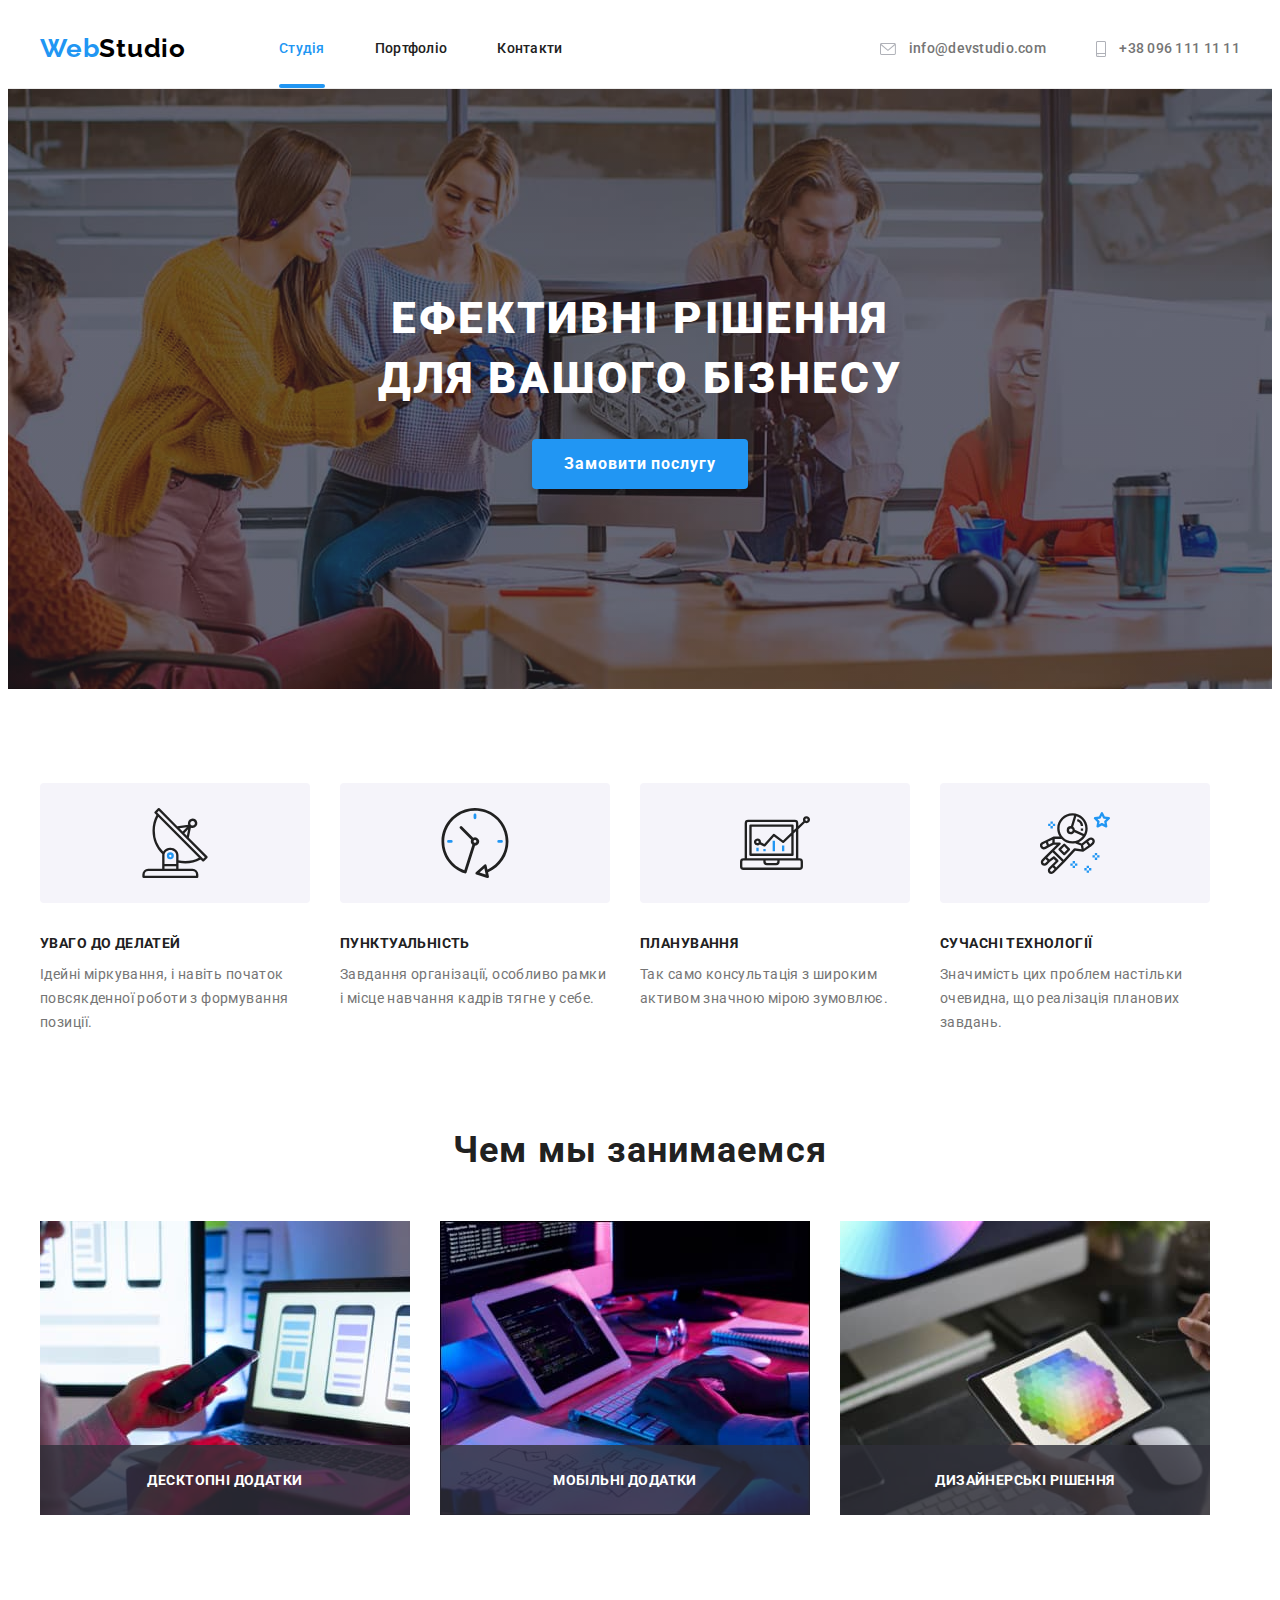
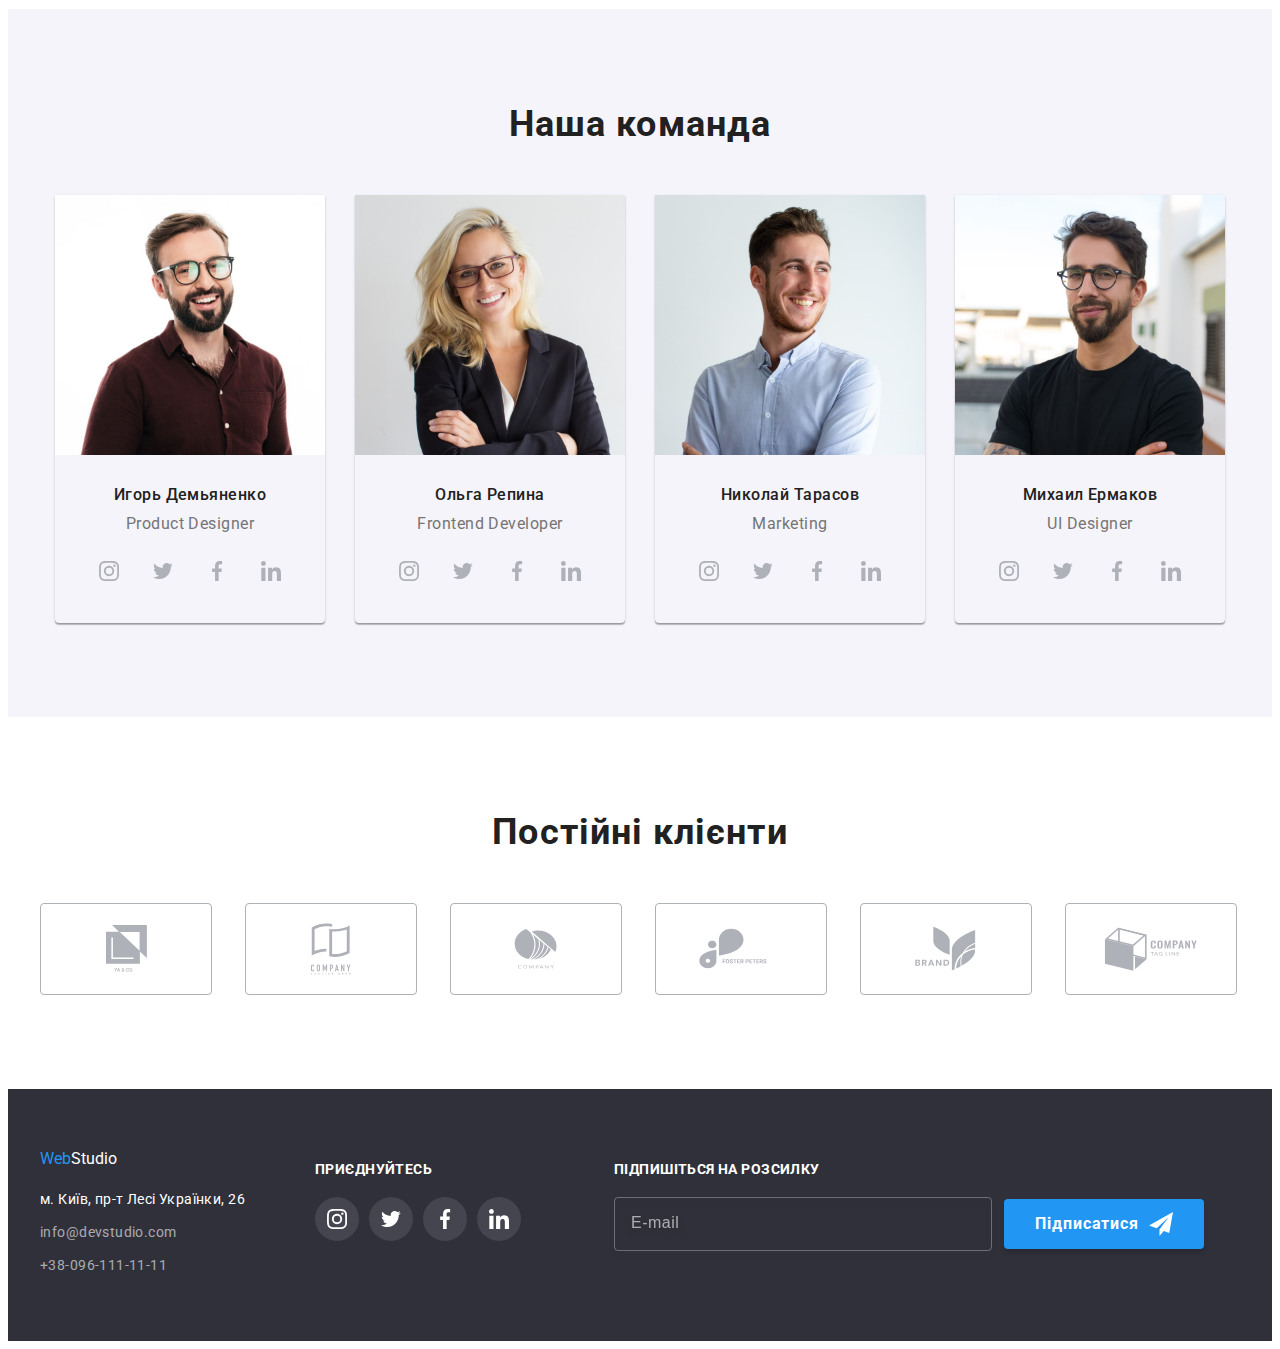
==== commit bfd1ee4b: "123" ====
--- a/index.html
+++ b/index.html
@@ -18,41 +18,45 @@
 </head>
 
 <body>
-    <header class="line">
-        <div class="container addres-nav">
-            <nav class="main-nav">
-                <a class="main-logo" href="/">
+    <header class="page-header">
+        <div class="container page-header__container">
+            <nav class="page-header__nav">
+                <a class="page-header__logo" href="/">
                     <span class="web-blue">Web</span><span class="logo-black">Studio</span>
                 </a>
-                <ul class="head-list">
-                    <li class="item">
-                        <a class="link current" href="index.html">Студія</a>
-                    </li>
-                    <li class="item">
-                        <a class="link" href="portfolio.html">Портфоліо
-
-                        </a>
-                    </li>
-                    <li class="item">
-                        <a class="link" href="">Контакти
+                <ul class="list">
+                    <li class="list__item">
+                        <a class="list__link list__link--current" href="index.html">Студія</a>
+                    </li>
+                    <li class="list__item">
+                        <a class="list__link" href="portfolio.html">Портфоліо
+
+                        </a>
+                    </li>
+                    <li class="list__item">
+                        <a class="list__link" href="">Контакти
 
                         </a>
                     </li>
                 </ul>
             </nav>
-            <ul class="head-info">
-                <li class="head-item">
-                    <a class="info mail" href="mailto:info@devstudio.com">
-                        <svg class="icon-mail" width="16" height="12">
+            <!-- head-info -->
+            <ul class="feedback">
+                <!-- head-item -->
+                <li class="feedback__item">
+                    <!-- info mail -->
+                    <a class="feedback__link feedback__link--mail" href="mailto:info@devstudio.com">
+                        <!-- icon-mail -->
+                        <svg class="feedback--icon" width="16" height="12">
                             <use href="./img/symbol-defs.svg#icon-envelope"></use>
                         </svg>
                         info@devstudio.com
 
                     </a>
                 </li>
-                <li class="head-item">
-                    <a class="info tel" href="tel:+380961111111">
-                        <svg class="icon-tel" width="10" height="16">
+                <li class="feedback__item">
+                    <a class="feedback__link feedback__link--tel" href="tel:+380961111111">
+                        <svg class="feedback--icon" width="10" height="16">
                             <use href="./img/symbol-defs.svg#icon-smartphone"></use>
                         </svg>
                         +38 096 111 11 11
@@ -61,67 +65,83 @@
             </ul>
         </div>
     </header>
-    <main class="main-content">
+    <!-- main-content -->
+    <main class="main-page">
+        <!-- hero -->
         <section class="hero">
-
+            <!-- container -->
             <div class="container">
                 <h1>Ефективні рішення<br> для вашого бізнесу</h1>
+                <!-- button -->
                 <button data-modal-open class="button" type="button">Замовити послугу</button>
-
+                <!-- backdrop is-hidden -->
                 <div class="backdrop is-hidden" data-modal>
+                    <!-- modal -->
                     <div class="modal">
+                        <!-- close -->
                         <button class="close" data-modal-close>
+                            <!-- icon-close -->
                             <svg class="icon-close" width="18" height="18">
                                 <use href="./img/symbol-defs.svg#icon-close-black"></use>
                             </svg>
                         </button>
+                        <!-- form-head -->
                         <b class="form-head">Залиште свої дані, ми вам передзвонимо</b>
-
-                        <form>
+                        <!-- form-first -->
+                        <form class="form-first">
+                            <!-- own-form -->
                             <div class="own-form">
-                                <div class="form-as">
-                                    <label class="form-label" for="name">
-                                        Ім'я
-                                    </label>
+                                <!-- form-label -->
+                                <label class="form-label" for="name">
+                                    Ім'я
+                                    <!-- form-input -->
                                     <input type="text" class="form-input" name="name" id="name">
+                                    <!-- form-icon -->
                                     <svg class="form-icon" width="18" height="18">
                                         <use href="./img/symbol-defs.svg#icon-person-black"></use>
                                     </svg>
-                                </div>
-                                <div class="form-as">
-                                    <label class="form-label" for="num">
-                                        Телефон
-                                    </label>
+                                </label>
+
+                                <label class="form-label" for="num">
+                                    Телефон
                                     <input type="tel" class="form-input" name="num" id="num">
                                     <svg class="form-icon" width="18" height="18">
                                         <use href="./img/symbol-defs.svg#icon-phone-black"></use>
                                     </svg>
-                                </div>
-                                <div class="form-as">
-                                    <label class="form-label" for="mail">
-                                        Пошта
-                                    </label>
+                                </label>
+
+                                <label class="form-label" for="mail">
+                                    Пошта
                                     <input type="email" class="form-input" name="mail" id="mail">
                                     <svg class="form-icon" width="18" height="18">
                                         <use href="./img/symbol-defs.svg#icon-email-black"></use>
                                     </svg>
-                                </div>
-
-                                <div class="form-as">
-                                    <label class="form-label" for="com">
-                                        Коментар
-                                    </label>
+                                </label>
+
+                                <label class="form-label" for="com">
+                                    Коментар
                                     <textarea class="form-input area" name="entertext" rows="5"
                                         placeholder="Введіть текст" id="com"></textarea>
-                                </div>
-                                <div class="form-box">
-                                    <label for="checkbox">Погоджуюся з розсилкою та приймаю <a class="form-link"
-                                            href="">Умови договору</a></label>
-                                    <input type="checkbox" class="form-box" name="pick" id="checkbox">
-                                </div>
-                            </div>
+                                </label>
+                            </div>
+
                         </form>
 
+                        <form class="form-sec">
+                            <label for="checkbox" class="form-box">
+                                <input type="checkbox" class="form-check" name="pick" id="checkbox">
+                                <svg class="check-box" width="16" height="15">
+                                    <use href="./img/symbol-defs.svg#icon-icon-check">
+
+                                    </use>
+                                </svg>
+                                <span class="form-text"> Погоджуюся з розсилкою та приймаю </span><a class="form-link"
+                                    href="">Умови договору</a>
+                            </label>
+                            <div class="form-btn">
+                                <button type="submit" class="title">Відправити</button>
+                            </div>
+                        </form>
                     </div>
                 </div>
             </div>
@@ -222,7 +242,6 @@
                 </div>
             </div>
         </section>
-
 
         <section class="our-team">
             <div class="container guy">
@@ -240,7 +259,6 @@
                                             <svg class="icon-item" width="20" height="20">
                                                 <use href="./img/symbol-defs.svg#icon-instagram"></use>
                                             </svg>
-
                                         </a>
                                     </li>
                                     <li class="icon-team">
--- a/css/style.css
+++ b/css/style.css
@@ -29,7 +29,21 @@
 p {
   margin: 0;
 }
-.line {
+
+input {
+  outline: none;
+}
+textarea {
+  outline: none;
+}
+
+a {
+  text-decoration: none;
+}
+
+/* page-header */
+
+.page-header{
   border-bottom: 1px solid #ececec;
   z-index: 1;
 }
@@ -40,37 +54,41 @@
   margin: 0 auto;
 }
 
-.addres-nav {
-  display: flex;
-  align-items: center;
-}
-
-.main-nav {
-  display: flex;
-  align-items: center;
-}
-
-.head-list {
-  display: flex;
-  margin-left: 93px;
-}
-
-.main-logo {
+.page-header__container {
+  display: flex;
+  align-items: center;
+}
+
+.page-header__nav {
+  display: flex;
+  align-items: center;
+}
+
+.page-header__logo {
   text-decoration: none;
   font-family: "Raleway";
   font-weight: 700;
   font-size: 26px;
   line-height: 1.19;
   letter-spacing: 0.03em;
-}
+  color: var(--logo-color-black);
+}
+
+/* list */
+
+.list{
+  display: flex;
+  margin-left: 93px;
+  column-gap: 50px;
+}
+
 .web-blue {
   color: var(--main-color-blue);
 }
 .logo-black {
   color: var(--logo-color-black);
 }
-
-.head-list .link {
+.list__link {
   display: block;
 
   padding: 30px 0;
@@ -86,12 +104,12 @@
   transition: color 250ms cubic-bezier(0.4, 0, 0.2, 1);
 }
 
-.head-list .link.current {
+.list__link--current{
+  position: relative;
   color: var(--main-color-blue);
-  position: relative;
-}
-
-.link.current::after {
+}
+
+.list__link--current::after {
   content: "";
   position: absolute;
   left: 0;
@@ -104,24 +122,24 @@
   background-color: var(--main-color-blue);
 }
 
-.head-list .link:hover,
-.head-list .link:focus {
+.list__link:hover,
+.list__link:focus {
   color: var(--main-color-blue);
 }
 
-.head-list .item + .item {
+/* feedback */
+
+.feedback__item:not(:first-child) {
   margin-left: 50px;
 }
 
-.head-info .head-item:not(:first-child) {
-  margin-left: 50px;
-}
-.head-info {
+.feedback{
   display: flex;
   margin-left: auto;
 }
-.head-info .mail,
-.head-info .tel {
+
+.feedback__link--mail,
+.feedback__link--tel {
   font-family: "Roboto";
   font-weight: 500;
   font-size: 14px;
@@ -129,36 +147,33 @@
   letter-spacing: 0.02em;
   transition: color 250ms cubic-bezier(0.4, 0, 0.2, 1);
 }
-.icon-mail,
-.icon-tel {
+
+.feedback--icon,
+.feedback--icon{
+  margin-right: 10px;
   vertical-align: middle;
   fill: var(--main-color-icon);
   transition: fill 250ms cubic-bezier(0.4, 0, 0.2, 1);
-  margin-right: 10px;
-}
-.info.mail:hover .icon-mail,
-.info.mail:focus .icon-mail,
-.info.tel:hover .icon-tel,
-.info.tel:focus .icon-tel,
-.info.mail:hover,
-.info.mail:focus,
-.info.tel:hover,
-.info.tel:focus {
+  
+}
+
+.feedback__link:hover .feedback--icon,
+.feedback__link:focus .feedback--icon,
+.feedback__link:hover,
+.feedback__link:focus {
   color: var(--main-color-blue);
   fill: var(--main-color-blue);
 }
-.head-item:focus .icon-tel,
-.head-item:focus .icon-mail {
-  fill: var(--main-color-blue);
-}
-
-.info {
-  /* изза сслыки не наследует цвет из "body" */
+
+.feedback__link--mail,
+.feedback__link--tel {
+
   text-decoration: none;
-
   color: var(--main-color-text);
   background-color: var(--main-color-white);
 }
+
+
 .hero {
   max-width: 1600px;
   max-height: 600px;
@@ -245,7 +260,6 @@
   position: absolute;
   top: 50%;
   left: 50%;
-  padding: 75px 40px 164px 40px;
 
   min-width: 530px;
   min-height: 580px;
@@ -279,9 +293,18 @@
   border: 1px solid rgba(0, 0, 0, 0.1);
 }
 
+.icon-close {
+  transition: fill 250ms cubic-bezier(0.4, 0, 0.2, 1);
+}
+
+.close:hover .icon-close {
+  fill: var(--main-color-blue);
+}
+
 .form-head {
   display: flex;
   justify-content: center;
+  padding-top: 40px;
   margin-bottom: 12px;
 
   font-weight: 700;
@@ -299,63 +322,118 @@
   gap: 10px;
 }
 
-.form-as {
+.form-first {
+  padding-right: 40px;
+  padding-left: 40px;
+}
+
+.form-sec {
+  padding-left: 77px;
+  padding-right: 54px;
+}
+.form-label {
   position: relative;
   display: flex;
   flex-direction: column;
-}
-
-.form-label {
-  margin-bottom: 4px;
-
   font-size: 12px;
   line-height: 14px;
-  /* identical to box height */
-
   letter-spacing: 0.01em;
-
   color: #757575;
+  gap: 4px;
 }
 
 .form-input {
   padding: 11px 12px 11px 30px;
   border: 1px solid rgba(33, 33, 33, 0.2);
   border-radius: 4px;
+  height: 40px;
+  width: 100%;
+  transition: border 250ms cubic-bezier(0.4, 0, 0.2, 1);
 }
 
 .form-input.area {
   resize: none;
   padding: 12px 16px;
-}
-
-.form-box{
-  display: flex;
-  flex-direction: row-reverse;
-  align-items: center;
+  width: 100%;
+  height: 120px;
+}
+
+.form-box {
+  display: block;
   margin-top: 20px;
 }
 
-.form-link{
+.form-check {
+  -webkit-appearance: none;
+  appearance: none;
+  position: absolute;
+}
+
+.check-box {
+  position: absolute;
+  display: flex;
+  align-items: center;
+  justify-content: center;
+
+  margin-left: -23px;
+  margin-top: 3px;
+  border: 2px solid var(--main-color-black);
+  border-radius: 2px;
+  transition: background-color 250ms cubic-bezier(0.4, 0, 0.2, 1),
+    border 250ms cubic-bezier(0.4, 0, 0.2, 1);
+}
+
+.form-check:checked + .check-box {
+  background-color: var(--main-color-blue);
+  border: 2px solid var(--main-color-blue);
+}
+
+.form-link {
   color: var(--main-color-blue);
-}
-
-
-
-.form-icon{
+  font-size: 14px;
+  line-height: 1.71;
+
+  letter-spacing: 0.03em;
+  text-decoration-line: underline;
+}
+
+.form-text {
+  font-size: 14px;
+  line-height: 1.71;
+
+  letter-spacing: 0.03em;
+}
+
+.form-icon {
   display: flex;
   align-items: center;
   position: absolute;
   left: 12px;
   bottom: 50%;
   transform: translateY(100%);
-  
-}
-
+  transition: fill 250ms cubic-bezier(0.4, 0, 0.2, 1);
+}
+
+.form-label:focus-within .form-icon {
+  fill: var(--main-color-blue);
+}
+
+.form-label:focus-within .form-input {
+  border: 1px solid var(--main-color-blue);
+}
+
+.form-btn {
+  display: flex;
+  justify-content: center;
+  align-items: center;
+  margin-top: 30px;
+}
 
 .button:focus {
   color: var(--main-color-white);
   background-color: var(--hero-color);
 }
+
 .button:hover {
   cursor: pointer;
 }
